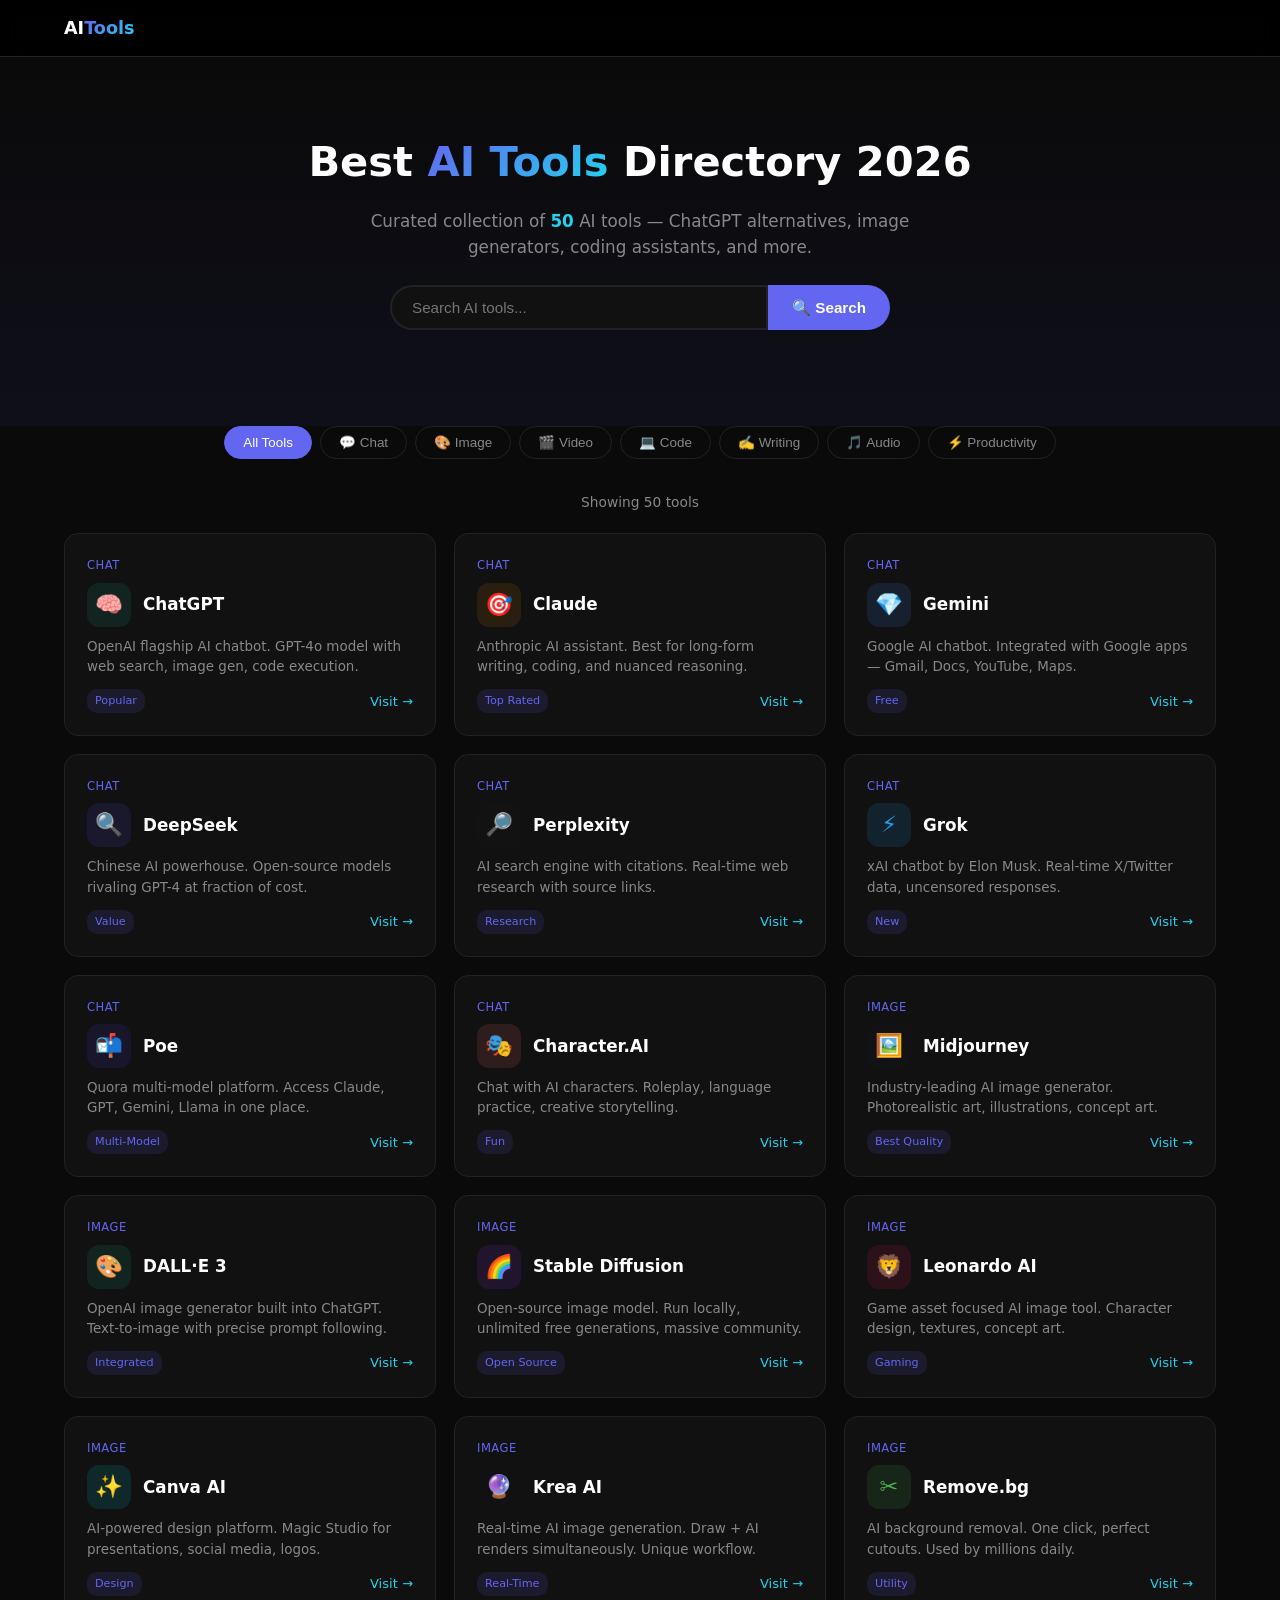
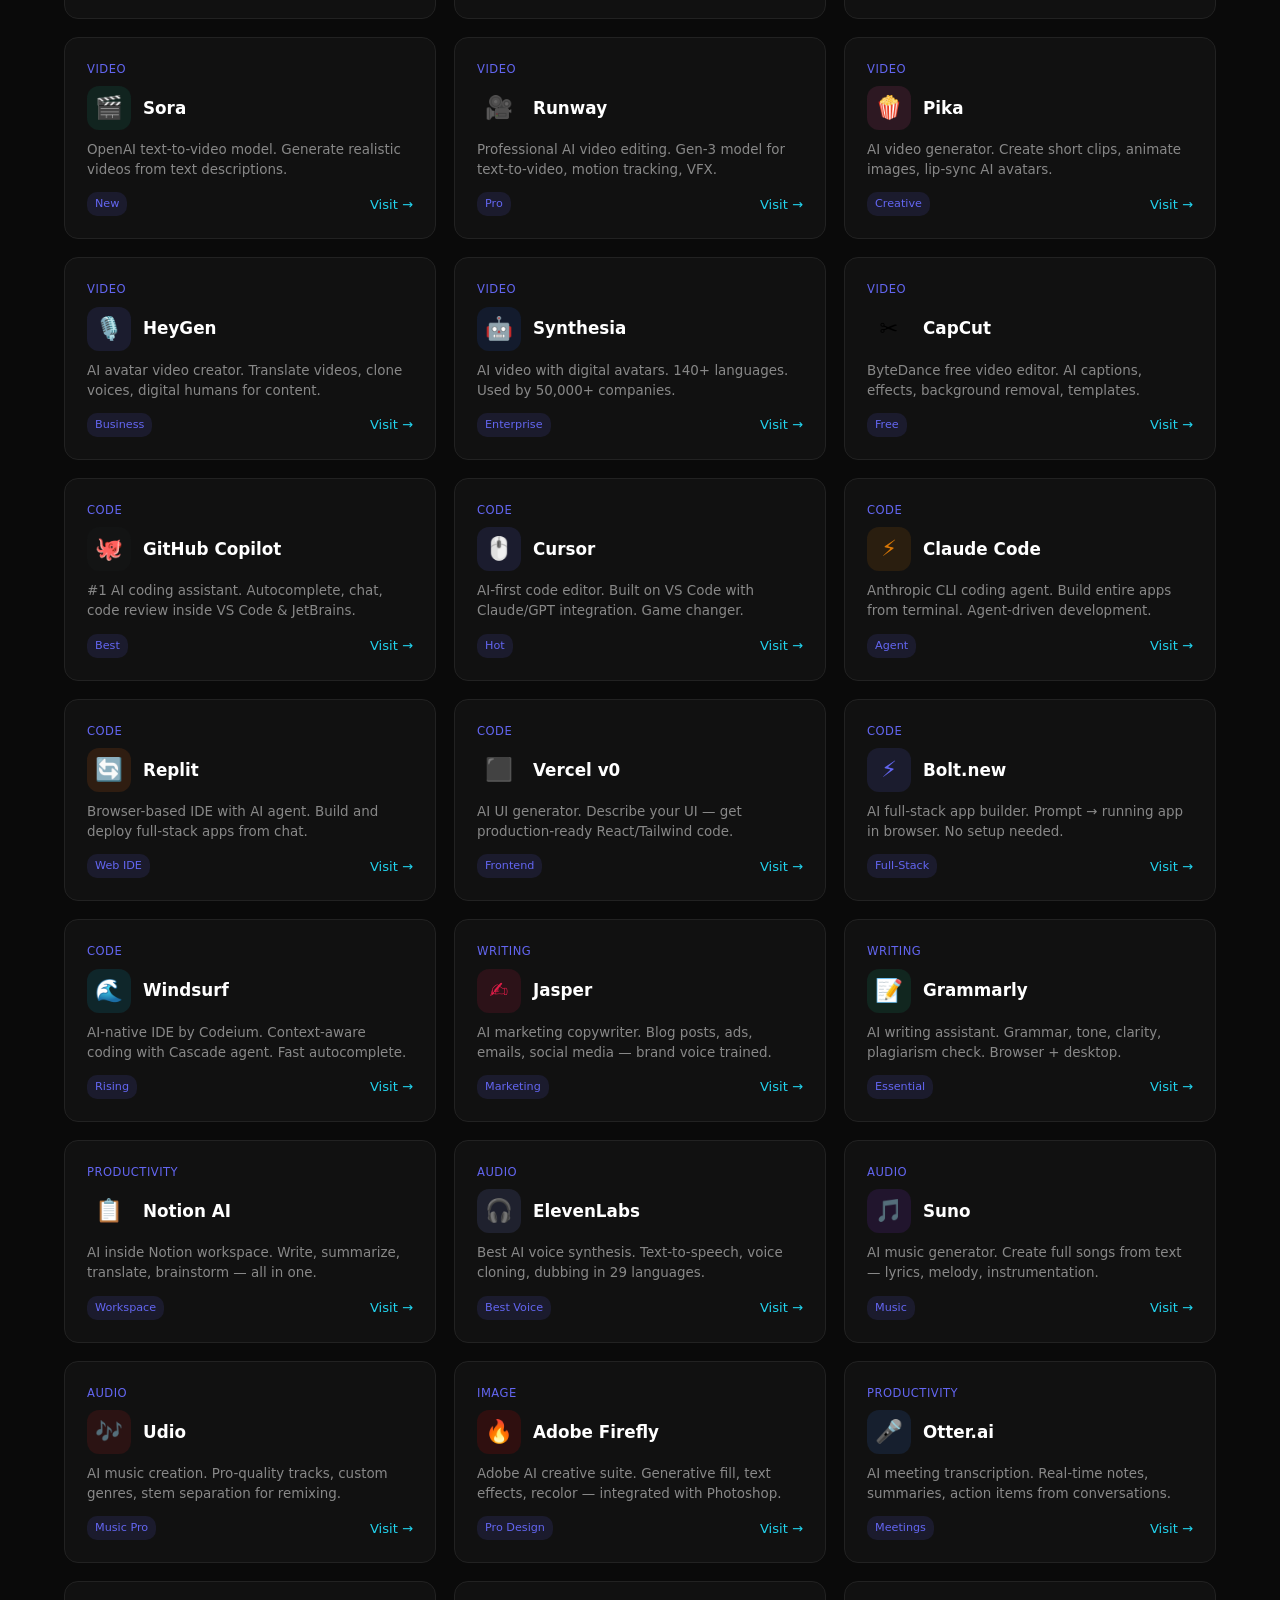
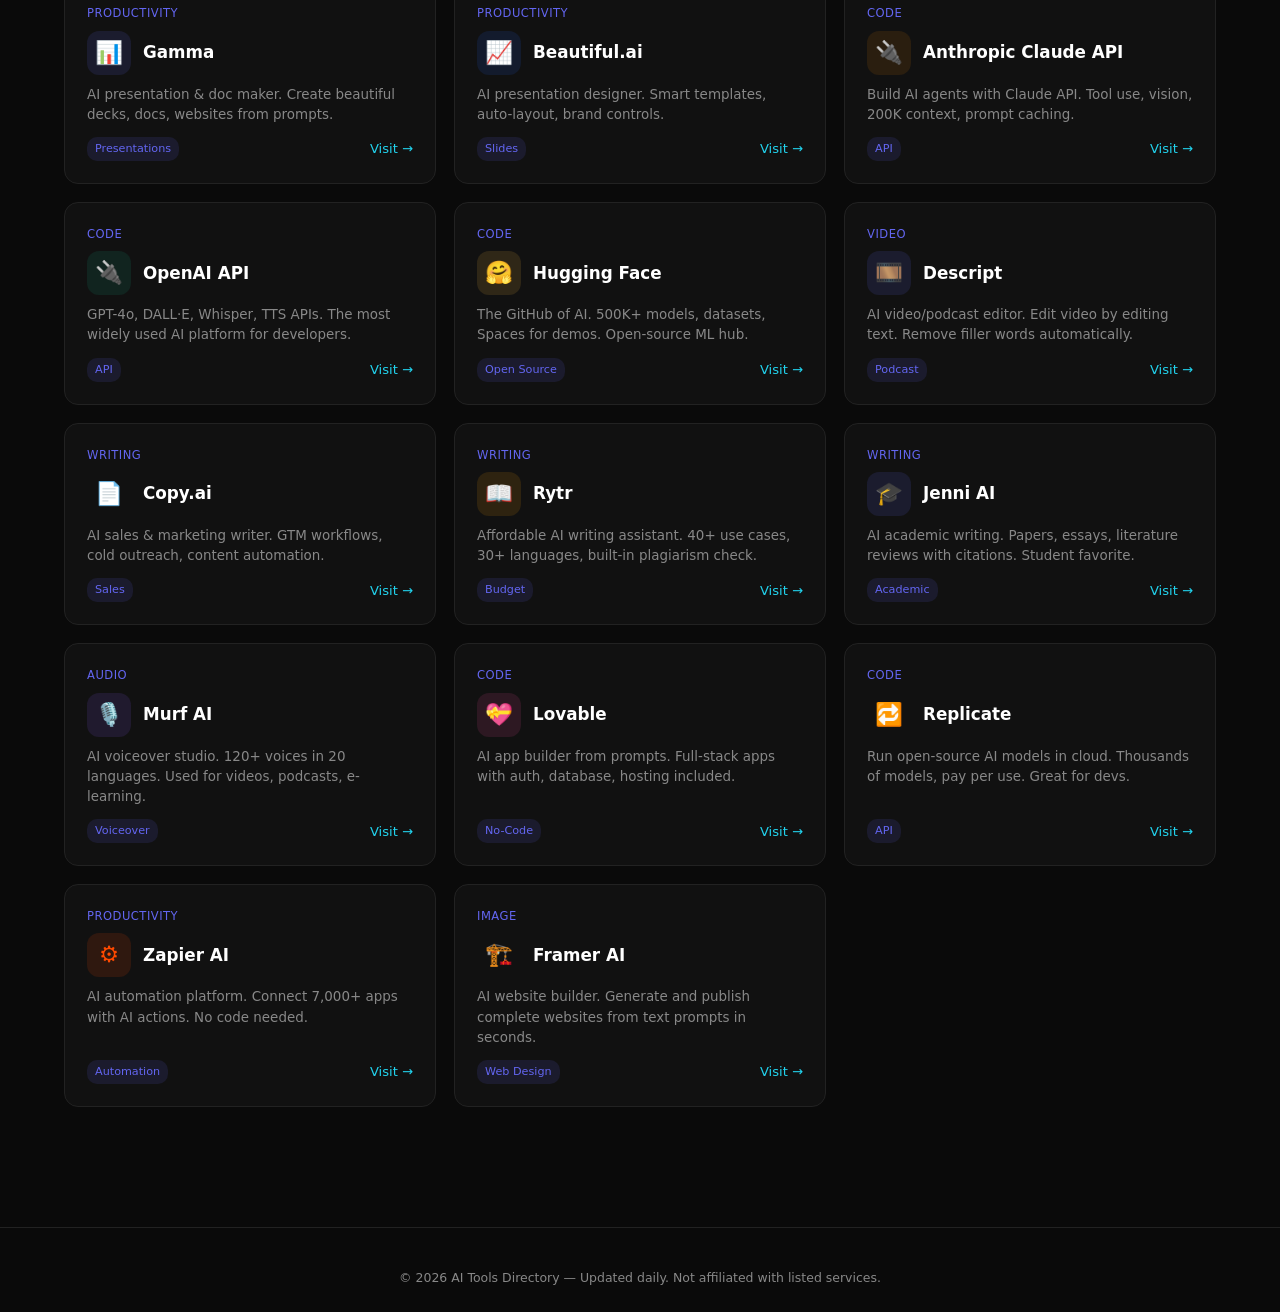
==== index.html @ 8c2b113e "AI Tools Directory MVP" ====
<!DOCTYPE html>
<html lang="en">
<head>
<meta charset="UTF-8">
<meta name="viewport" content="width=device-width,initial-scale=1.0">
<meta name="description" content="Best AI Tools Directory 2026 — Discover 50+ AI tools for chat, image generation, video, coding, writing, and more. Updated daily.">
<title>AI Tools Directory 2026 — Best AI Tools Curated</title>
<style>
:root{--bg:#0a0a0a;--card:#111;--accent:#6366f1;--accent2:#22d3ee;--text:#e5e5e5;--text2:#888;--border:#222;--font:system-ui,'PingFang SC',sans-serif}
*{box-sizing:border-box;margin:0;padding:0}
body{font-family:var(--font);background:var(--bg);color:var(--text);line-height:1.6}
a{text-decoration:none;color:inherit}
.container{max-width:1200px;margin:0 auto;padding:0 24px}

nav{position:sticky;top:0;z-index:100;background:rgba(0,0,0,.9);border-bottom:1px solid var(--border);backdrop-filter:blur(10px)}
nav .inner{max-width:1200px;margin:0 auto;padding:0 24px;display:flex;align-items:center;justify-content:space-between;height:56px}
nav .logo{font-weight:700;font-size:1.1rem;color:#fff}
nav .logo span{background:linear-gradient(135deg,var(--accent),var(--accent2));-webkit-background-clip:text;-webkit-text-fill-color:transparent}

.hero{padding:72px 24px 60px;text-align:center;background:linear-gradient(180deg,#0a0a0a 0%,#0f0f1a 100%)}
.hero h1{font-size:2.6rem;color:#fff;margin-bottom:12px}
.hero h1 span{background:linear-gradient(135deg,var(--accent),var(--accent2));-webkit-background-clip:text;-webkit-text-fill-color:transparent}
.hero p{color:var(--text2);font-size:1.05rem;max-width:550px;margin:0 auto 24px}
.hero .count{color:var(--accent2);font-weight:600}

.search-box{display:flex;max-width:500px;margin:0 auto 36px}
.search-box input{flex:1;padding:12px 20px;border:2px solid var(--border);border-radius:28px 0 0 28px;background:var(--card);color:#fff;font-size:.95rem;outline:none}
.search-box input:focus{border-color:var(--accent)}
.search-box button{padding:12px 24px;background:var(--accent);color:#fff;border:none;border-radius:0 28px 28px 0;font-size:.95rem;font-weight:600;cursor:pointer}

.filter-bar{display:flex;gap:8px;margin-bottom:32px;flex-wrap:wrap;justify-content:center}
.filter-btn{padding:8px 18px;border-radius:20px;border:1px solid var(--border);background:transparent;color:var(--text2);font-size:.84rem;cursor:pointer;transition:.2s}
.filter-btn:hover,.filter-btn.active{background:var(--accent);color:#fff;border-color:var(--accent)}

.tools-grid{display:grid;grid-template-columns:repeat(auto-fill,minmax(280px,1fr));gap:18px}
.tool-card{background:var(--card);border:1px solid var(--border);border-radius:14px;padding:22px;transition:.2s;display:flex;flex-direction:column}
.tool-card:hover{border-color:var(--accent);transform:translateY(-2px)}
.tool-card .header{display:flex;align-items:center;gap:12px;margin-bottom:10px}
.tool-card .icon{width:44px;height:44px;border-radius:12px;display:flex;align-items:center;justify-content:center;font-size:1.4rem;font-weight:700;flex-shrink:0}
.tool-card h3{font-size:1.05rem;color:#fff}
.tool-card .cat{font-size:.72rem;color:var(--accent);text-transform:uppercase;letter-spacing:.5px;margin-bottom:8px}
.tool-card p{color:var(--text2);font-size:.84rem;line-height:1.5;flex:1;margin-bottom:12px}
.tool-card .footer{display:flex;justify-content:space-between;align-items:center}
.tool-card .tag{font-size:.7rem;padding:3px 8px;border-radius:10px;background:rgba(99,102,241,.12);color:var(--accent)}
.tool-card .link{font-size:.82rem;color:var(--accent2);font-weight:500}
.tool-card .link:hover{text-decoration:underline}

.result-count{text-align:center;color:var(--text2);font-size:.86rem;margin-bottom:20px}

footer{text-align:center;padding:40px 24px 24px;color:var(--text2);font-size:.78rem;border-top:1px solid var(--border);margin-top:60px}
</style>
</head>
<body>

<nav><div class="inner"><div class="logo">AI<span>Tools</span></div></div></nav>

<section class="hero">
  <h1>Best <span>AI Tools</span> Directory 2026</h1>
  <p>Curated collection of <span class="count" id="toolCount">50</span> AI tools — ChatGPT alternatives, image generators, coding assistants, and more.</p>
  <div class="search-box">
    <input type="text" placeholder="Search AI tools..." id="searchInput">
    <button id="searchBtn">🔍 Search</button>
  </div>
</section>

<div class="container" style="padding-bottom:60px;">
  <div class="filter-bar" id="filterBar">
    <button class="filter-btn active" data-cat="all">All Tools</button>
    <button class="filter-btn" data-cat="Chat">💬 Chat</button>
    <button class="filter-btn" data-cat="Image">🎨 Image</button>
    <button class="filter-btn" data-cat="Video">🎬 Video</button>
    <button class="filter-btn" data-cat="Code">💻 Code</button>
    <button class="filter-btn" data-cat="Writing">✍️ Writing</button>
    <button class="filter-btn" data-cat="Audio">🎵 Audio</button>
    <button class="filter-btn" data-cat="Productivity">⚡ Productivity</button>
  </div>

  <div class="result-count" id="resultCount">Showing 50 tools</div>
  <div class="tools-grid" id="toolsGrid"></div>
</div>

<footer>
  <p>© 2026 AI Tools Directory — Updated daily. Not affiliated with listed services.</p>
</footer>

<script src="assets/js/tools.js"></script>
</body>
</html>
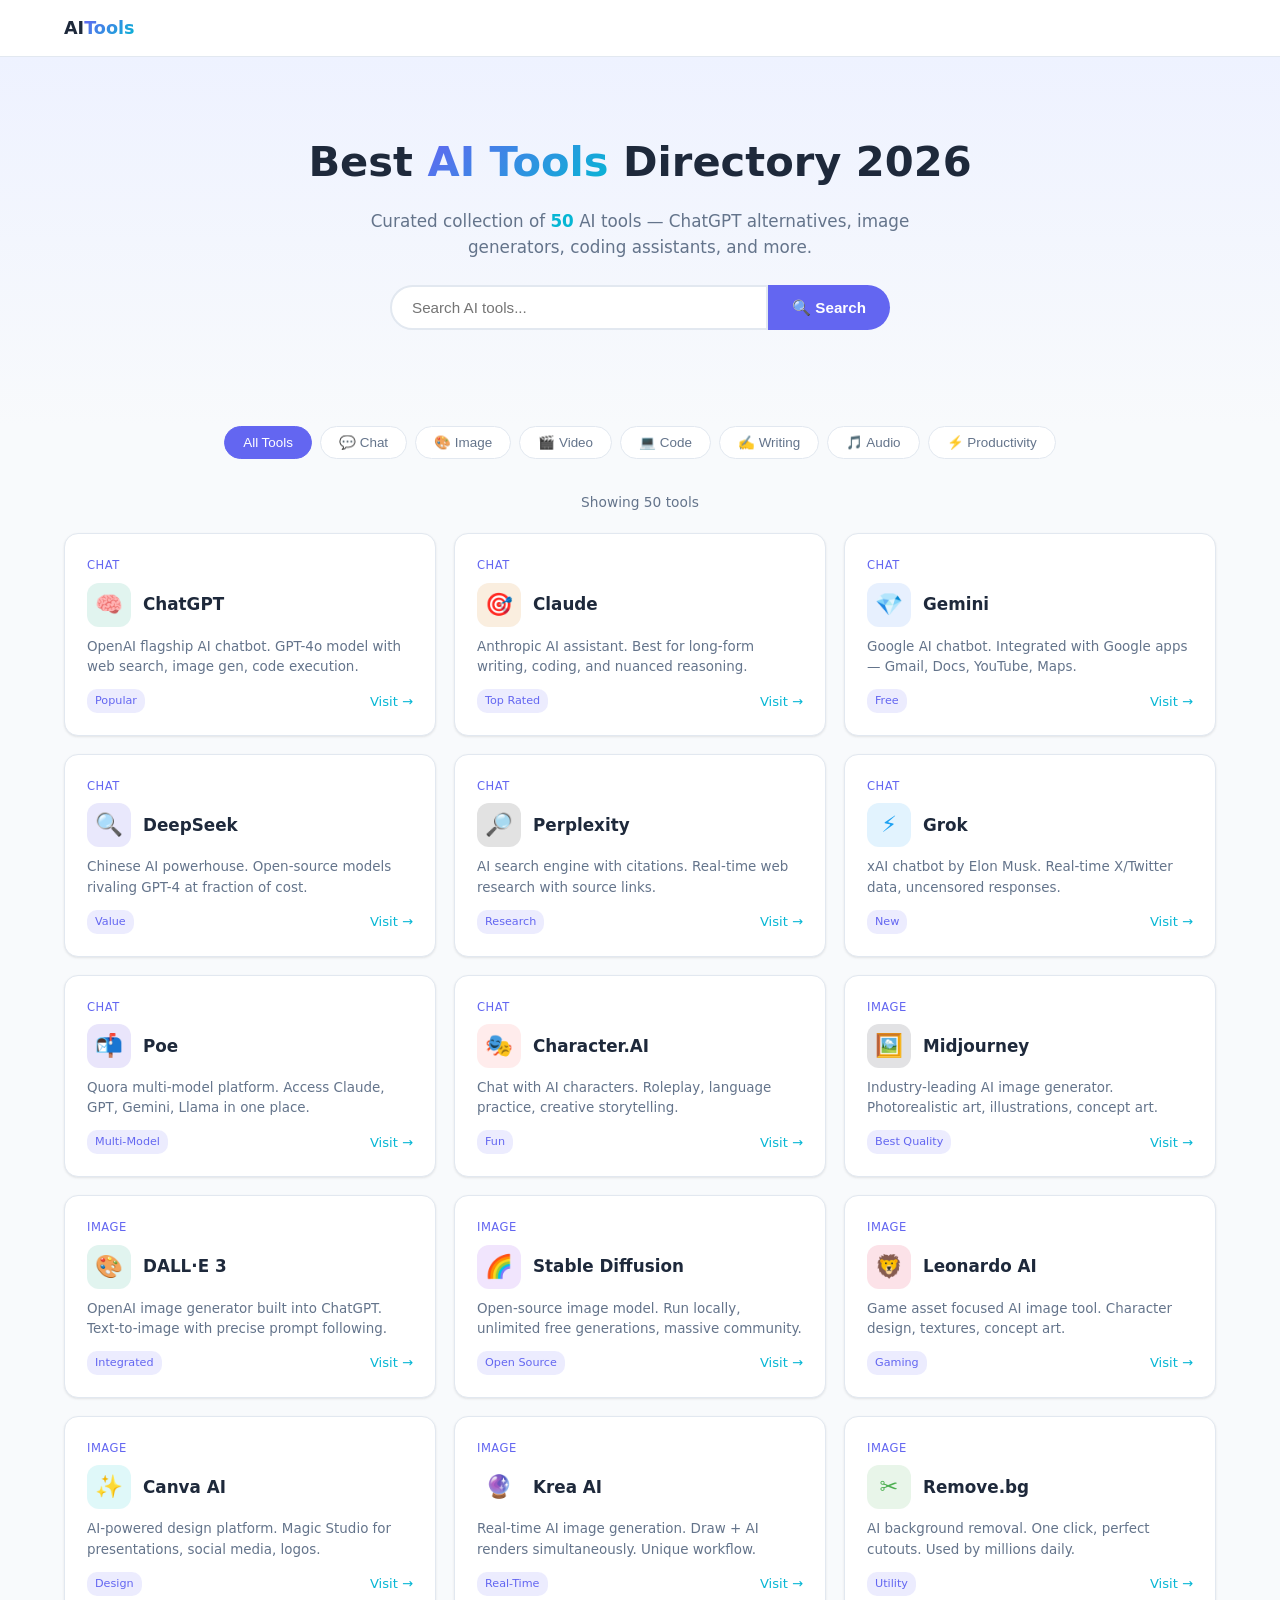
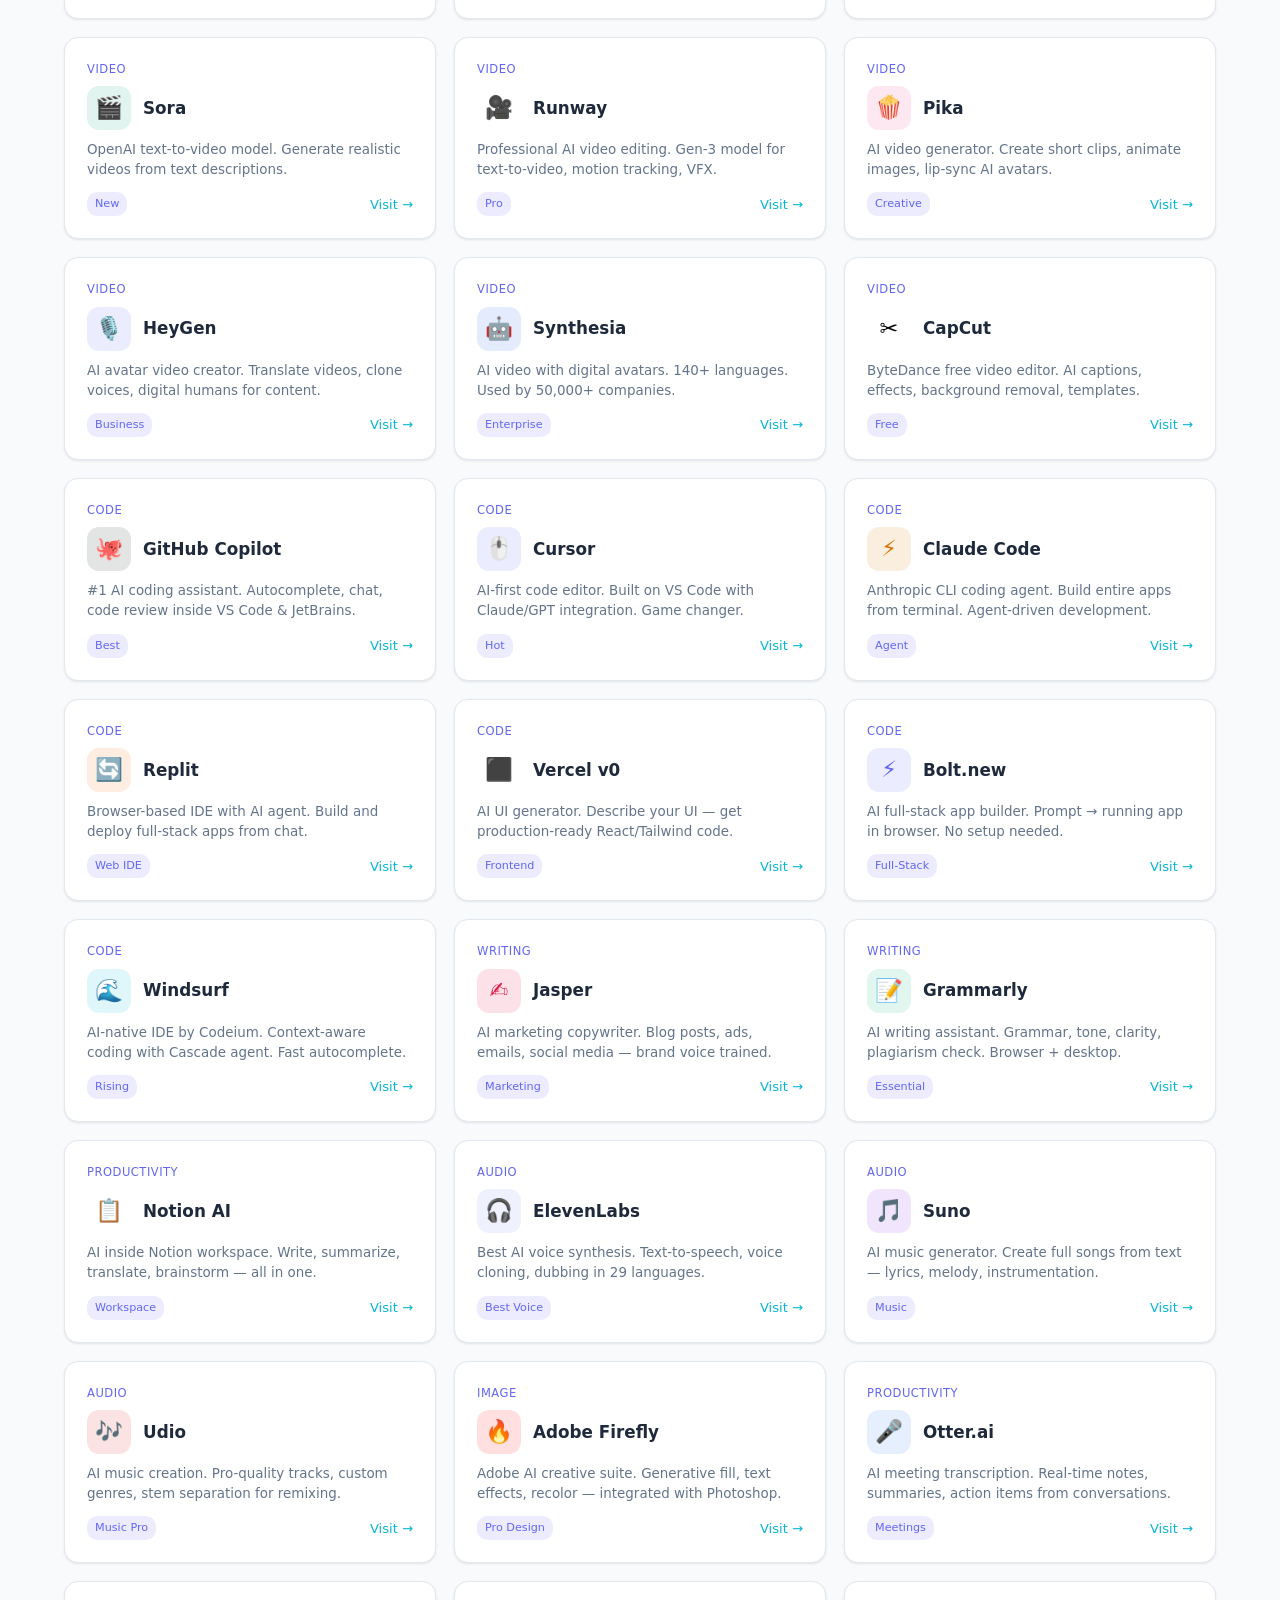
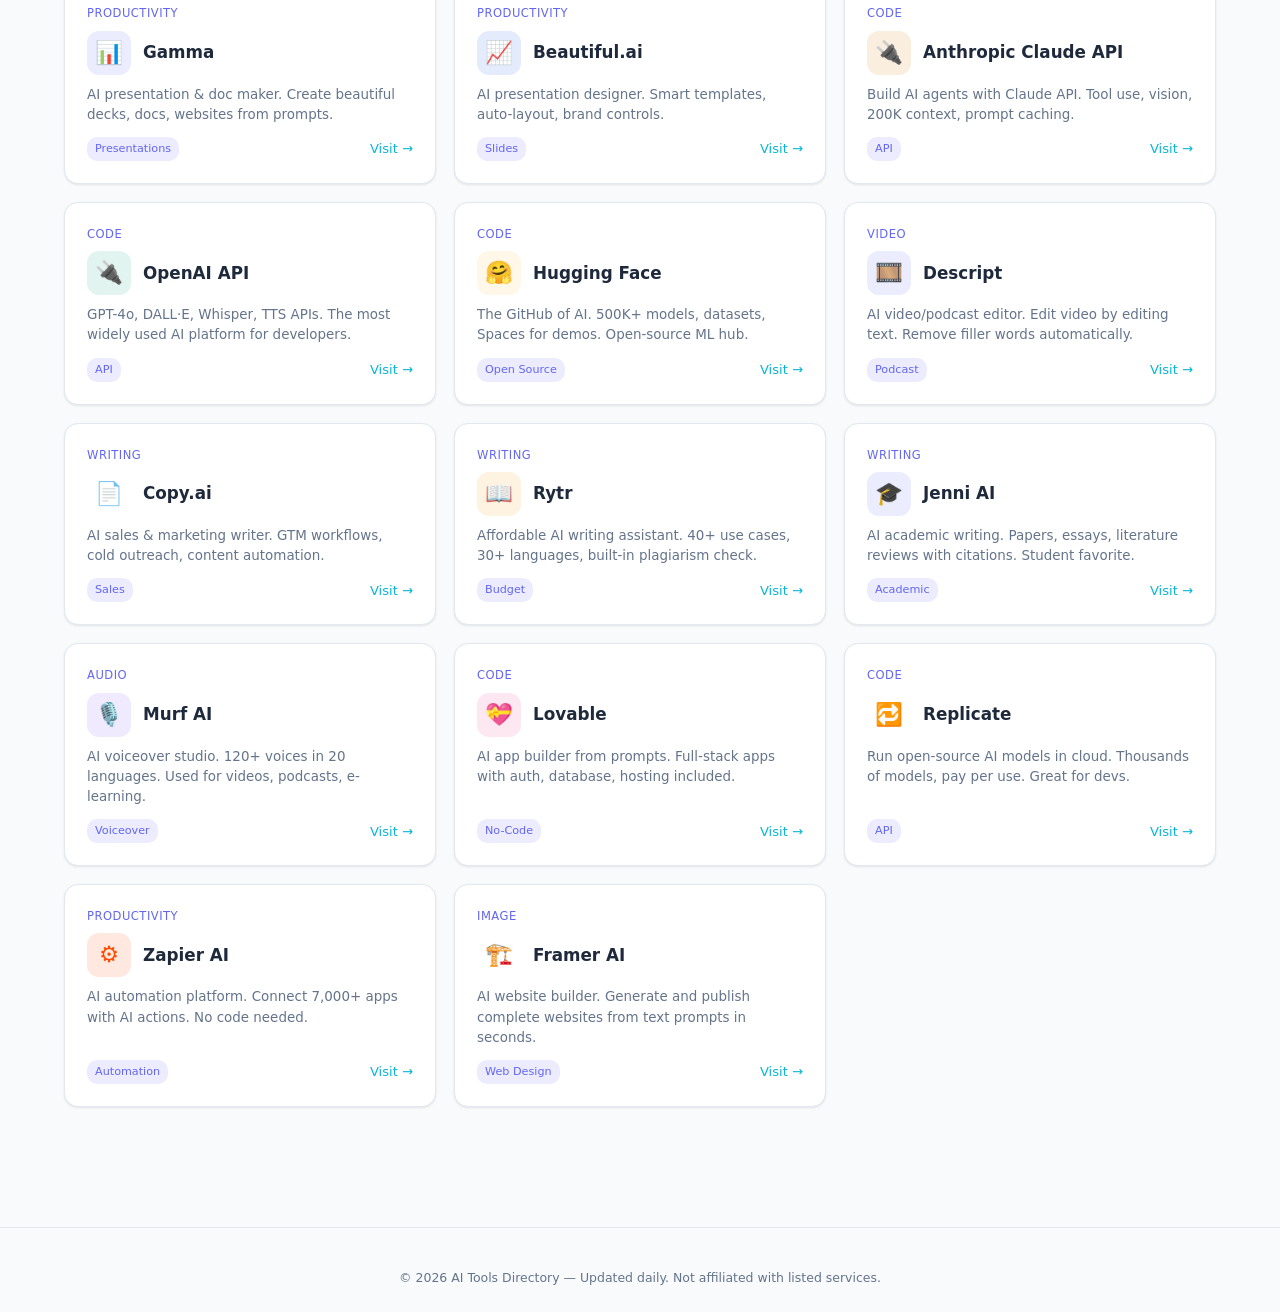
==== commit b1a04262: "Switch to light theme for differentiation" ====
--- a/index.html
+++ b/index.html
@@ -6,38 +6,38 @@
 <meta name="description" content="Best AI Tools Directory 2026 — Discover 50+ AI tools for chat, image generation, video, coding, writing, and more. Updated daily.">
 <title>AI Tools Directory 2026 — Best AI Tools Curated</title>
 <style>
-:root{--bg:#0a0a0a;--card:#111;--accent:#6366f1;--accent2:#22d3ee;--text:#e5e5e5;--text2:#888;--border:#222;--font:system-ui,'PingFang SC',sans-serif}
+:root{--bg:#f8fafc;--card:#fff;--accent:#6366f1;--accent2:#06b6d4;--text:#1e293b;--text2:#64748b;--border:#e2e8f0;--shadow:0 1px 3px rgba(0,0,0,.06),0 1px 2px rgba(0,0,0,.04);--font:system-ui,'PingFang SC',sans-serif}
 *{box-sizing:border-box;margin:0;padding:0}
 body{font-family:var(--font);background:var(--bg);color:var(--text);line-height:1.6}
 a{text-decoration:none;color:inherit}
 .container{max-width:1200px;margin:0 auto;padding:0 24px}
 
-nav{position:sticky;top:0;z-index:100;background:rgba(0,0,0,.9);border-bottom:1px solid var(--border);backdrop-filter:blur(10px)}
+nav{position:sticky;top:0;z-index:100;background:rgba(255,255,255,.95);border-bottom:1px solid var(--border);backdrop-filter:blur(10px)}
 nav .inner{max-width:1200px;margin:0 auto;padding:0 24px;display:flex;align-items:center;justify-content:space-between;height:56px}
-nav .logo{font-weight:700;font-size:1.1rem;color:#fff}
+nav .logo{font-weight:700;font-size:1.1rem;color:var(--text)}
 nav .logo span{background:linear-gradient(135deg,var(--accent),var(--accent2));-webkit-background-clip:text;-webkit-text-fill-color:transparent}
 
-.hero{padding:72px 24px 60px;text-align:center;background:linear-gradient(180deg,#0a0a0a 0%,#0f0f1a 100%)}
-.hero h1{font-size:2.6rem;color:#fff;margin-bottom:12px}
+.hero{padding:72px 24px 60px;text-align:center;background:linear-gradient(180deg,#eef2ff 0%,#f8fafc 100%)}
+.hero h1{font-size:2.6rem;color:var(--text);margin-bottom:12px}
 .hero h1 span{background:linear-gradient(135deg,var(--accent),var(--accent2));-webkit-background-clip:text;-webkit-text-fill-color:transparent}
 .hero p{color:var(--text2);font-size:1.05rem;max-width:550px;margin:0 auto 24px}
 .hero .count{color:var(--accent2);font-weight:600}
 
 .search-box{display:flex;max-width:500px;margin:0 auto 36px}
-.search-box input{flex:1;padding:12px 20px;border:2px solid var(--border);border-radius:28px 0 0 28px;background:var(--card);color:#fff;font-size:.95rem;outline:none}
+.search-box input{flex:1;padding:12px 20px;border:2px solid var(--border);border-radius:28px 0 0 28px;background:var(--card);color:var(--text);font-size:.95rem;outline:none}
 .search-box input:focus{border-color:var(--accent)}
 .search-box button{padding:12px 24px;background:var(--accent);color:#fff;border:none;border-radius:0 28px 28px 0;font-size:.95rem;font-weight:600;cursor:pointer}
 
 .filter-bar{display:flex;gap:8px;margin-bottom:32px;flex-wrap:wrap;justify-content:center}
-.filter-btn{padding:8px 18px;border-radius:20px;border:1px solid var(--border);background:transparent;color:var(--text2);font-size:.84rem;cursor:pointer;transition:.2s}
+.filter-btn{padding:8px 18px;border-radius:20px;border:1px solid var(--border);background:var(--card);color:var(--text2);font-size:.84rem;cursor:pointer;transition:.2s}
 .filter-btn:hover,.filter-btn.active{background:var(--accent);color:#fff;border-color:var(--accent)}
 
 .tools-grid{display:grid;grid-template-columns:repeat(auto-fill,minmax(280px,1fr));gap:18px}
-.tool-card{background:var(--card);border:1px solid var(--border);border-radius:14px;padding:22px;transition:.2s;display:flex;flex-direction:column}
-.tool-card:hover{border-color:var(--accent);transform:translateY(-2px)}
+.tool-card{background:var(--card);border:1px solid var(--border);border-radius:14px;padding:22px;transition:.2s;display:flex;flex-direction:column;box-shadow:var(--shadow)}
+.tool-card:hover{border-color:var(--accent);transform:translateY(-2px);box-shadow:0 4px 12px rgba(0,0,0,.1)}
 .tool-card .header{display:flex;align-items:center;gap:12px;margin-bottom:10px}
 .tool-card .icon{width:44px;height:44px;border-radius:12px;display:flex;align-items:center;justify-content:center;font-size:1.4rem;font-weight:700;flex-shrink:0}
-.tool-card h3{font-size:1.05rem;color:#fff}
+.tool-card h3{font-size:1.05rem;color:var(--text)}
 .tool-card .cat{font-size:.72rem;color:var(--accent);text-transform:uppercase;letter-spacing:.5px;margin-bottom:8px}
 .tool-card p{color:var(--text2);font-size:.84rem;line-height:1.5;flex:1;margin-bottom:12px}
 .tool-card .footer{display:flex;justify-content:space-between;align-items:center}
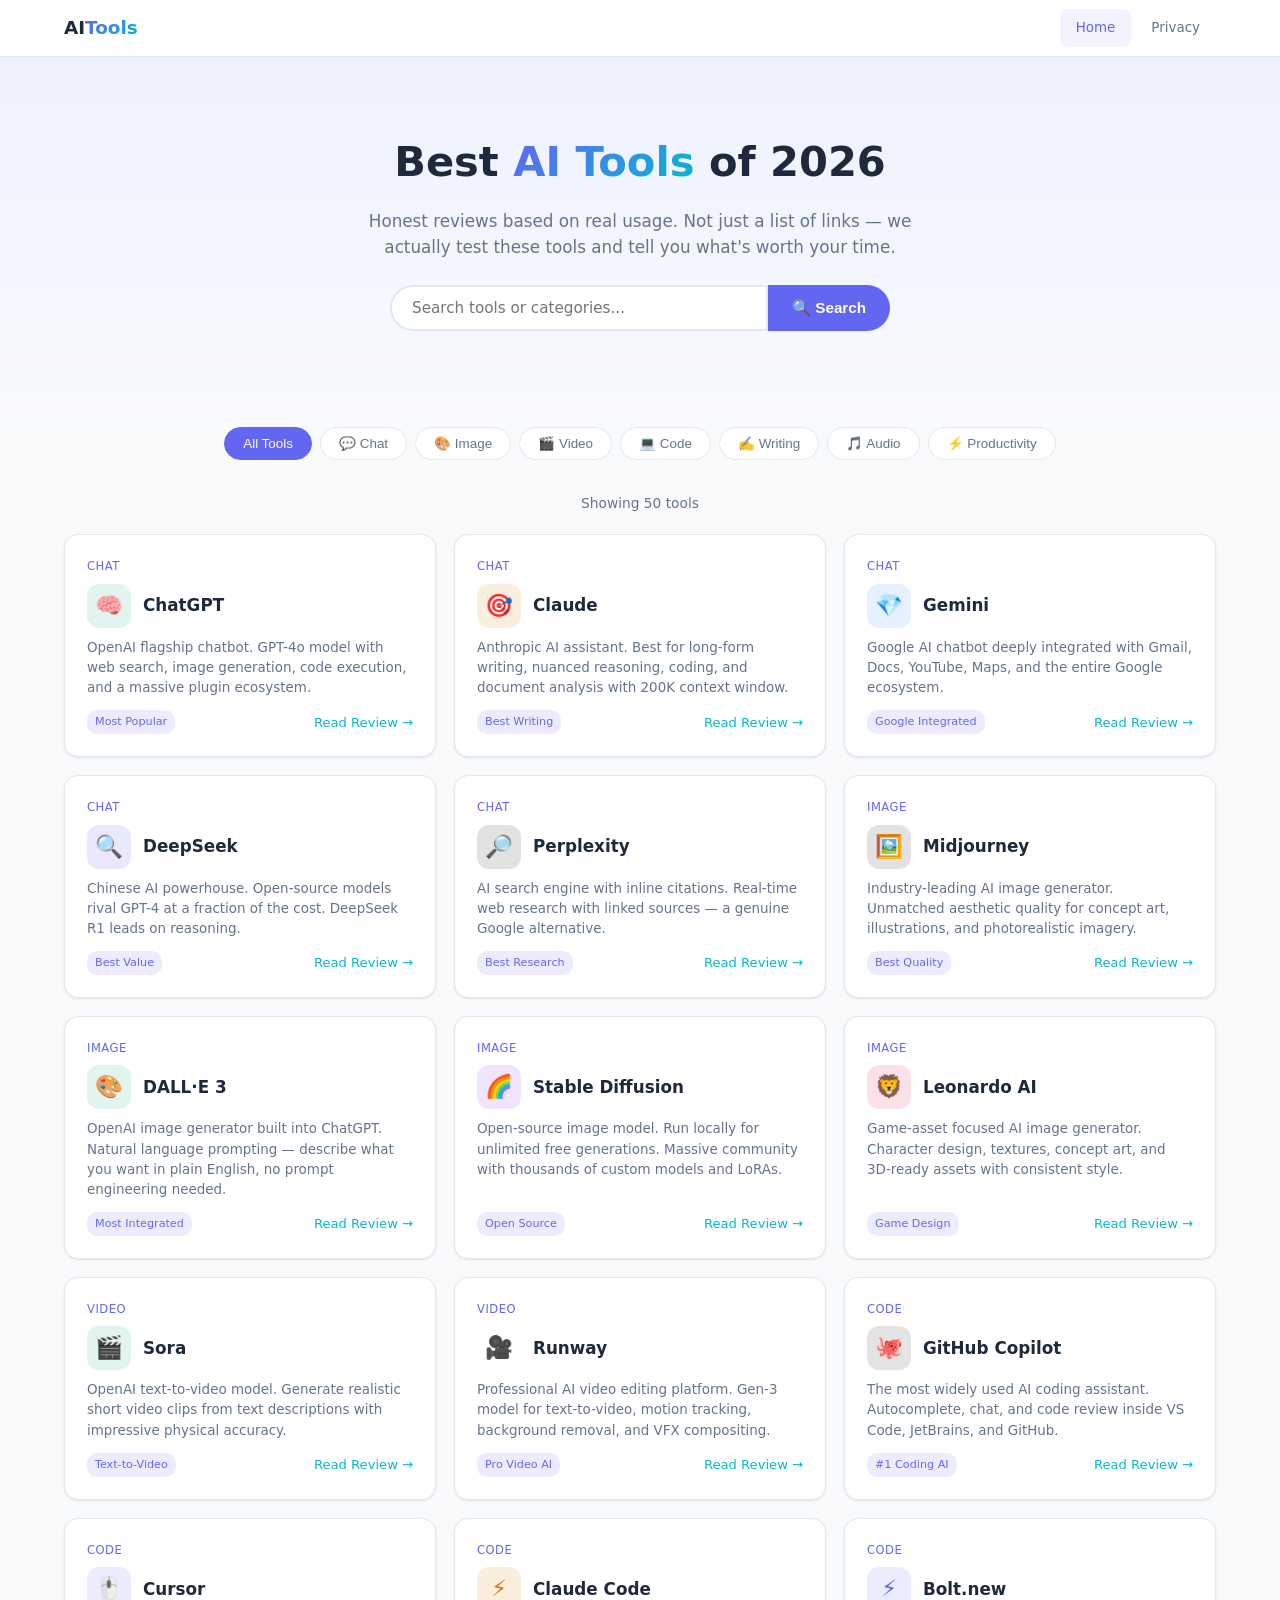
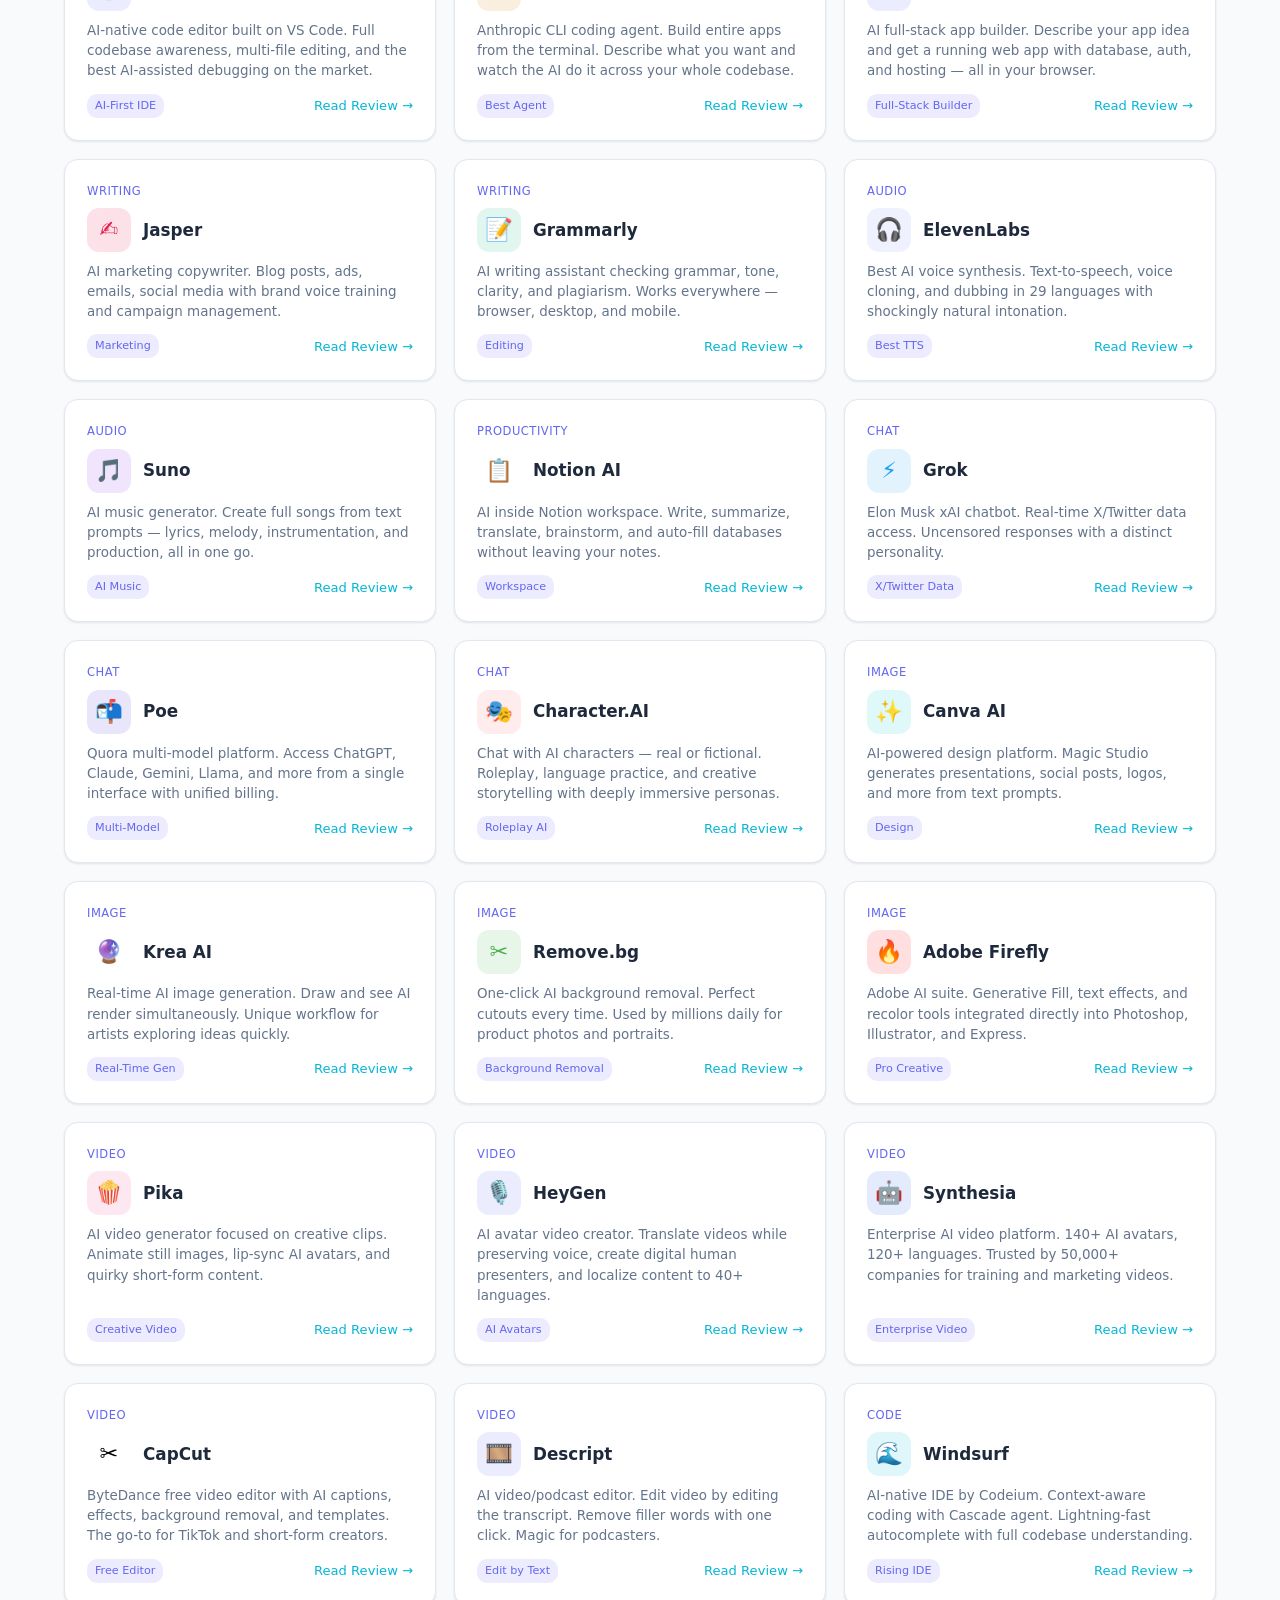
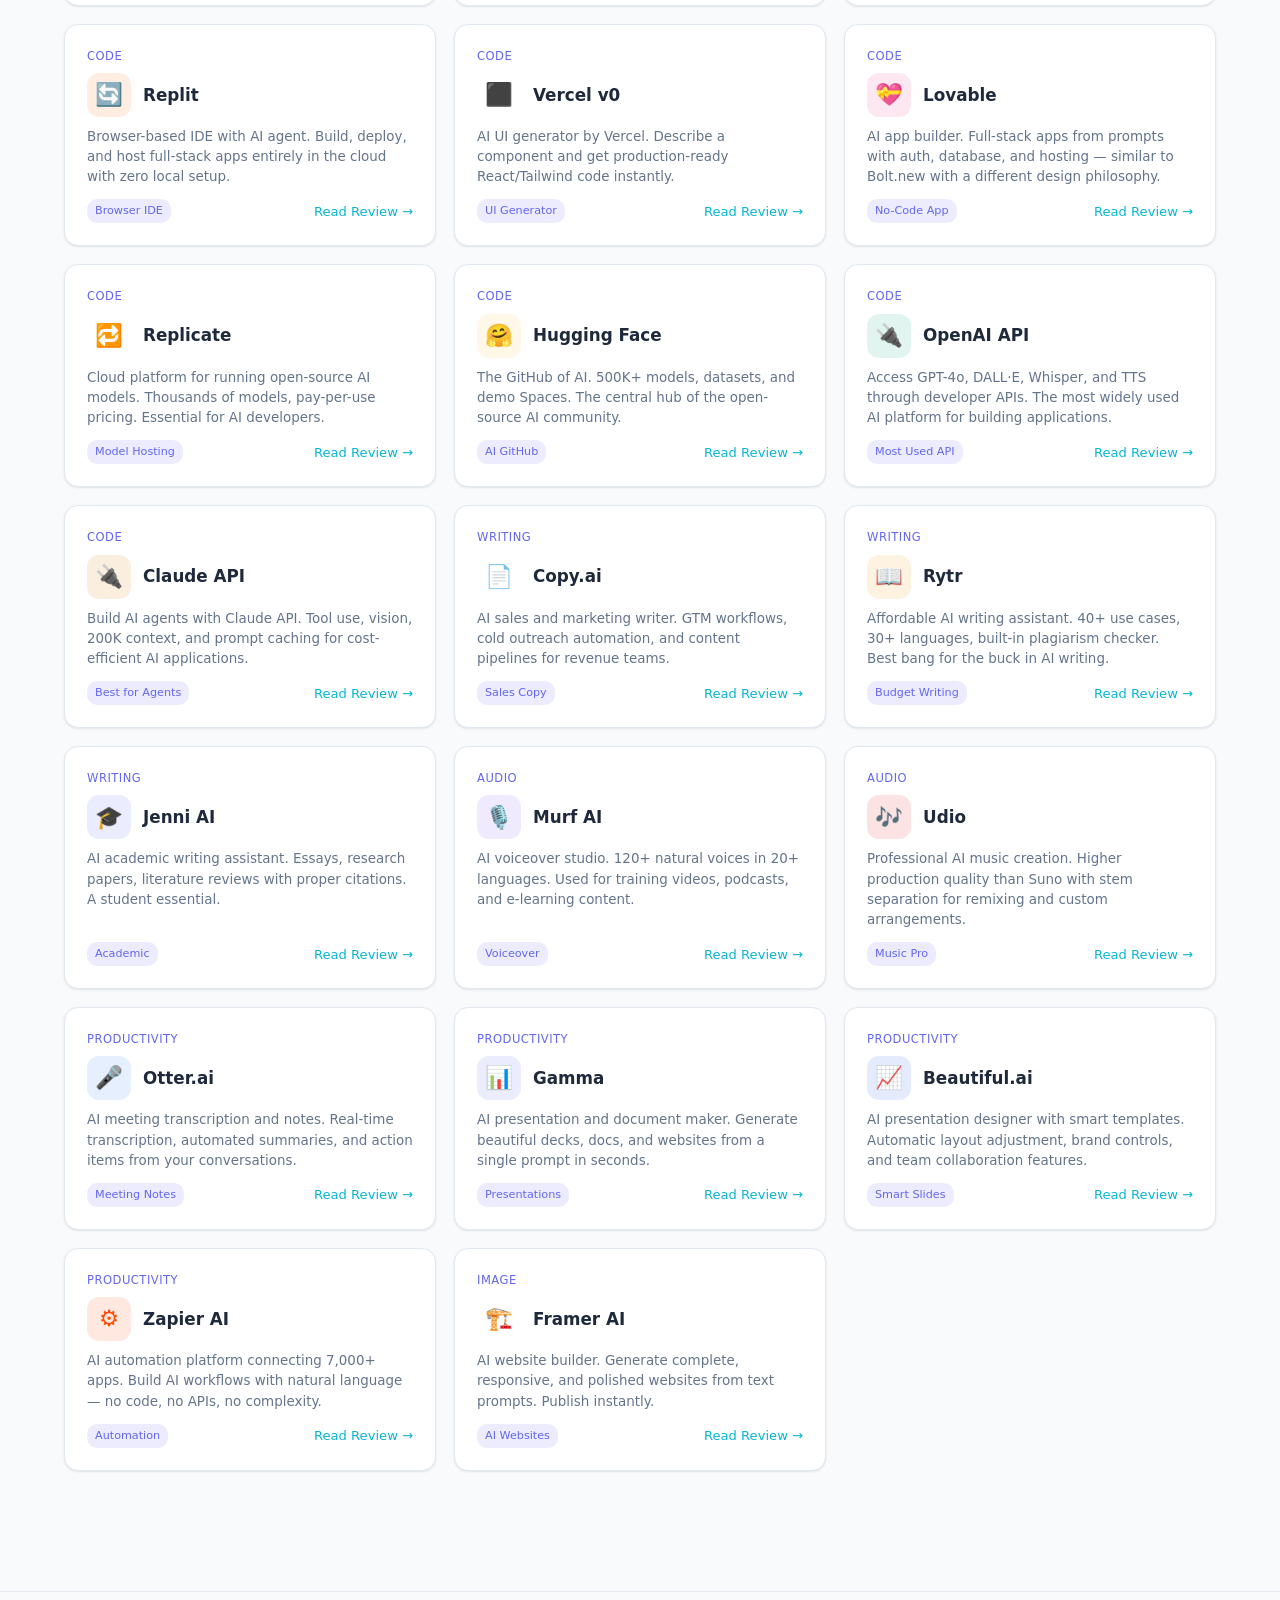
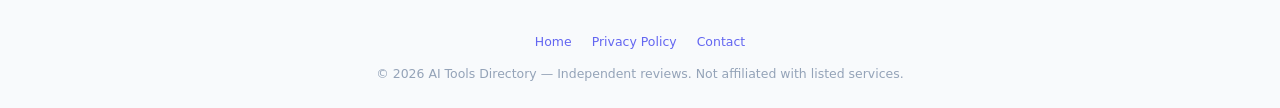
==== commit 93cb0a1e: "翻修：目录页→深度评测站" ====
--- a/index.html
+++ b/index.html
@@ -3,62 +3,30 @@
 <head>
 <meta charset="UTF-8">
 <meta name="viewport" content="width=device-width,initial-scale=1.0">
-<meta name="description" content="Best AI Tools Directory 2026 — Discover 50+ AI tools for chat, image generation, video, coding, writing, and more. Updated daily.">
-<title>AI Tools Directory 2026 — Best AI Tools Curated</title>
-<style>
-:root{--bg:#f8fafc;--card:#fff;--accent:#6366f1;--accent2:#06b6d4;--text:#1e293b;--text2:#64748b;--border:#e2e8f0;--shadow:0 1px 3px rgba(0,0,0,.06),0 1px 2px rgba(0,0,0,.04);--font:system-ui,'PingFang SC',sans-serif}
-*{box-sizing:border-box;margin:0;padding:0}
-body{font-family:var(--font);background:var(--bg);color:var(--text);line-height:1.6}
-a{text-decoration:none;color:inherit}
-.container{max-width:1200px;margin:0 auto;padding:0 24px}
-
-nav{position:sticky;top:0;z-index:100;background:rgba(255,255,255,.95);border-bottom:1px solid var(--border);backdrop-filter:blur(10px)}
-nav .inner{max-width:1200px;margin:0 auto;padding:0 24px;display:flex;align-items:center;justify-content:space-between;height:56px}
-nav .logo{font-weight:700;font-size:1.1rem;color:var(--text)}
-nav .logo span{background:linear-gradient(135deg,var(--accent),var(--accent2));-webkit-background-clip:text;-webkit-text-fill-color:transparent}
-
-.hero{padding:72px 24px 60px;text-align:center;background:linear-gradient(180deg,#eef2ff 0%,#f8fafc 100%)}
-.hero h1{font-size:2.6rem;color:var(--text);margin-bottom:12px}
-.hero h1 span{background:linear-gradient(135deg,var(--accent),var(--accent2));-webkit-background-clip:text;-webkit-text-fill-color:transparent}
-.hero p{color:var(--text2);font-size:1.05rem;max-width:550px;margin:0 auto 24px}
-.hero .count{color:var(--accent2);font-weight:600}
-
-.search-box{display:flex;max-width:500px;margin:0 auto 36px}
-.search-box input{flex:1;padding:12px 20px;border:2px solid var(--border);border-radius:28px 0 0 28px;background:var(--card);color:var(--text);font-size:.95rem;outline:none}
-.search-box input:focus{border-color:var(--accent)}
-.search-box button{padding:12px 24px;background:var(--accent);color:#fff;border:none;border-radius:0 28px 28px 0;font-size:.95rem;font-weight:600;cursor:pointer}
-
-.filter-bar{display:flex;gap:8px;margin-bottom:32px;flex-wrap:wrap;justify-content:center}
-.filter-btn{padding:8px 18px;border-radius:20px;border:1px solid var(--border);background:var(--card);color:var(--text2);font-size:.84rem;cursor:pointer;transition:.2s}
-.filter-btn:hover,.filter-btn.active{background:var(--accent);color:#fff;border-color:var(--accent)}
-
-.tools-grid{display:grid;grid-template-columns:repeat(auto-fill,minmax(280px,1fr));gap:18px}
-.tool-card{background:var(--card);border:1px solid var(--border);border-radius:14px;padding:22px;transition:.2s;display:flex;flex-direction:column;box-shadow:var(--shadow)}
-.tool-card:hover{border-color:var(--accent);transform:translateY(-2px);box-shadow:0 4px 12px rgba(0,0,0,.1)}
-.tool-card .header{display:flex;align-items:center;gap:12px;margin-bottom:10px}
-.tool-card .icon{width:44px;height:44px;border-radius:12px;display:flex;align-items:center;justify-content:center;font-size:1.4rem;font-weight:700;flex-shrink:0}
-.tool-card h3{font-size:1.05rem;color:var(--text)}
-.tool-card .cat{font-size:.72rem;color:var(--accent);text-transform:uppercase;letter-spacing:.5px;margin-bottom:8px}
-.tool-card p{color:var(--text2);font-size:.84rem;line-height:1.5;flex:1;margin-bottom:12px}
-.tool-card .footer{display:flex;justify-content:space-between;align-items:center}
-.tool-card .tag{font-size:.7rem;padding:3px 8px;border-radius:10px;background:rgba(99,102,241,.12);color:var(--accent)}
-.tool-card .link{font-size:.82rem;color:var(--accent2);font-weight:500}
-.tool-card .link:hover{text-decoration:underline}
-
-.result-count{text-align:center;color:var(--text2);font-size:.86rem;margin-bottom:20px}
-
-footer{text-align:center;padding:40px 24px 24px;color:var(--text2);font-size:.78rem;border-top:1px solid var(--border);margin-top:60px}
-</style>
+<meta name="description" content="Best AI Tools 2026 — In-depth reviews, honest ratings, and side-by-side comparisons of 50+ AI tools for chat, image generation, coding, writing, and more.">
+<title>AI Tools Directory 2026 — Honest Reviews & Comparisons</title>
+<link rel="stylesheet" href="assets/css/style.css">
+<script async src="https://pagead2.googlesyndication.com/pagead/js/adsbygoogle.js?client=ca-pub-1129352689006503" crossorigin="anonymous"></script>
+<script async src="https://www.googletagmanager.com/gtag/js?id=G-TZRYH0QVHM"></script>
+<script>window.dataLayer=window.dataLayer||[];function gtag(){dataLayer.push(arguments);}gtag('js',new Date());gtag('config','G-TZRYH0QVHM');</script>
 </head>
 <body>
 
-<nav><div class="inner"><div class="logo">AI<span>Tools</span></div></div></nav>
+<nav>
+  <div class="inner">
+    <a href="index.html" class="logo">AI<span>Tools</span></a>
+    <div class="nav-links">
+      <a href="index.html" class="active">Home</a>
+      <a href="privacy.html">Privacy</a>
+    </div>
+  </div>
+</nav>
 
 <section class="hero">
-  <h1>Best <span>AI Tools</span> Directory 2026</h1>
-  <p>Curated collection of <span class="count" id="toolCount">50</span> AI tools — ChatGPT alternatives, image generators, coding assistants, and more.</p>
+  <h1>Best <span>AI Tools</span> of 2026</h1>
+  <p>Honest reviews based on real usage. Not just a list of links — we actually test these tools and tell you what's worth your time.</p>
   <div class="search-box">
-    <input type="text" placeholder="Search AI tools..." id="searchInput">
+    <input type="text" placeholder="Search tools or categories..." id="searchInput">
     <button id="searchBtn">🔍 Search</button>
   </div>
 </section>
@@ -80,7 +48,12 @@
 </div>
 
 <footer>
-  <p>© 2026 AI Tools Directory — Updated daily. Not affiliated with listed services.</p>
+  <div class="footer-links">
+    <a href="index.html">Home</a>
+    <a href="privacy.html">Privacy Policy</a>
+    <a href="mailto:rocoglobal@outlook.com">Contact</a>
+  </div>
+  <p>© 2026 AI Tools Directory — Independent reviews. Not affiliated with listed services.</p>
 </footer>
 
 <script src="assets/js/tools.js"></script>
--- a/assets/css/style.css
+++ b/assets/css/style.css
@@ -0,0 +1,112 @@
+/* AI Tools Directory — Modern Light Theme */
+:root {
+  --bg:#f8fafc; --card:#fff; --accent:#6366f1; --accent2:#06b6d4;
+  --text:#1e293b; --text2:#64748b; --text3:#94a3b8;
+  --border:#e2e8f0; --shadow:0 1px 3px rgba(0,0,0,.06),0 1px 2px rgba(0,0,0,.04);
+  --shadow-lg:0 12px 40px rgba(0,0,0,.1);
+  --radius:14px; --radius-sm:8px;
+  --font:system-ui,'PingFang SC','Microsoft YaHei',sans-serif;
+  --mono:'SF Mono','Cascadia Code',monospace;
+}
+*,*::before,*::after{box-sizing:border-box;margin:0;padding:0}
+html{scroll-behavior:smooth}
+body{font-family:var(--font);background:var(--bg);color:var(--text);line-height:1.6;-webkit-font-smoothing:antialiased}
+a{text-decoration:none;color:inherit}
+img{max-width:100%}
+.container{max-width:1200px;margin:0 auto;padding:0 24px}
+.section{padding:52px 0}
+
+/* Nav */
+nav{position:sticky;top:0;z-index:100;background:rgba(255,255,255,.95);border-bottom:1px solid var(--border);backdrop-filter:blur(10px)}
+nav .inner{max-width:1200px;margin:0 auto;padding:0 24px;display:flex;align-items:center;justify-content:space-between;height:56px}
+nav .logo{font-weight:700;font-size:1.15rem;color:var(--text)}
+nav .logo span{background:linear-gradient(135deg,var(--accent),var(--accent2));-webkit-background-clip:text;-webkit-text-fill-color:transparent}
+nav .nav-links{display:flex;gap:4px}
+nav .nav-links a{padding:8px 16px;font-size:.84rem;color:var(--text2);border-radius:8px;transition:.15s}
+nav .nav-links a:hover,nav .nav-links a.active{background:rgba(99,102,241,.08);color:var(--accent)}
+
+/* Hero */
+.hero{padding:72px 24px 60px;text-align:center;background:linear-gradient(180deg,#eef2ff 0%,#f8fafc 100%)}
+.hero h1{font-size:2.6rem;color:var(--text);margin-bottom:12px}
+.hero h1 span{background:linear-gradient(135deg,var(--accent),var(--accent2));-webkit-background-clip:text;-webkit-text-fill-color:transparent}
+.hero p{color:var(--text2);font-size:1.05rem;max-width:550px;margin:0 auto 24px}
+.hero .count{color:var(--accent2);font-weight:600}
+
+/* Search & Filter */
+.search-box{display:flex;max-width:500px;margin:0 auto 36px}
+.search-box input{flex:1;padding:12px 20px;border:2px solid var(--border);border-radius:28px 0 0 28px;background:var(--card);color:var(--text);font-size:.95rem;outline:none;font-family:var(--font)}
+.search-box input:focus{border-color:var(--accent)}
+.search-box button{padding:12px 24px;background:var(--accent);color:#fff;border:none;border-radius:0 28px 28px 0;font-size:.95rem;font-weight:600;cursor:pointer}
+.filter-bar{display:flex;gap:8px;margin-bottom:32px;flex-wrap:wrap;justify-content:center}
+.filter-btn{padding:8px 18px;border-radius:20px;border:1px solid var(--border);background:var(--card);color:var(--text2);font-size:.84rem;cursor:pointer;transition:.2s}
+.filter-btn:hover,.filter-btn.active{background:var(--accent);color:#fff;border-color:var(--accent)}
+
+/* Tool Cards */
+.tools-grid{display:grid;grid-template-columns:repeat(auto-fill,minmax(280px,1fr));gap:18px}
+.tool-card{background:var(--card);border:1px solid var(--border);border-radius:var(--radius);padding:22px;transition:.2s;display:flex;flex-direction:column;box-shadow:var(--shadow);cursor:pointer}
+.tool-card:hover{border-color:var(--accent);transform:translateY(-2px);box-shadow:0 4px 12px rgba(0,0,0,.1)}
+.tool-card .header{display:flex;align-items:center;gap:12px;margin-bottom:10px}
+.tool-card .icon{width:44px;height:44px;border-radius:12px;display:flex;align-items:center;justify-content:center;font-size:1.4rem;font-weight:700;flex-shrink:0}
+.tool-card h3{font-size:1.05rem;color:var(--text)}
+.tool-card .cat{font-size:.72rem;color:var(--accent);text-transform:uppercase;letter-spacing:.5px;margin-bottom:8px}
+.tool-card p{color:var(--text2);font-size:.84rem;line-height:1.5;flex:1;margin-bottom:12px}
+.tool-card .footer{display:flex;justify-content:space-between;align-items:center}
+.tool-card .tag{font-size:.7rem;padding:3px 8px;border-radius:10px;background:rgba(99,102,241,.12);color:var(--accent)}
+.tool-card .review-link{font-size:.82rem;color:var(--accent2);font-weight:500}
+.tool-card .review-link:hover{text-decoration:underline}
+.result-count{text-align:center;color:var(--text2);font-size:.86rem;margin-bottom:20px}
+
+/* Button */
+.btn{display:inline-flex;align-items:center;gap:8px;padding:10px 22px;border-radius:24px;font-size:.9rem;font-weight:600;transition:.2s;cursor:pointer}
+.btn-primary{background:var(--accent);color:#fff}
+.btn-primary:hover{transform:translateY(-1px);box-shadow:0 4px 16px rgba(99,102,241,.3)}
+.btn-outline{background:transparent;color:var(--accent);border:1px solid var(--border)}
+.btn-outline:hover{border-color:var(--accent);background:rgba(99,102,241,.04)}
+
+/* Breadcrumb */
+.breadcrumb{font-size:.82rem;color:var(--text3);margin-bottom:6px}
+.breadcrumb a{color:var(--accent)}
+.breadcrumb a:hover{text-decoration:underline}
+
+/* Tool Detail Page */
+.detail-header{text-align:center;padding:48px 24px 36px;background:linear-gradient(180deg,#eef2ff 0%,#fff 100%);border-bottom:1px solid var(--border)}
+.detail-header .tool-icon{font-size:4rem;margin-bottom:14px}
+.detail-header h1{font-size:2rem;margin-bottom:8px}
+.detail-header .tag-row{display:flex;gap:8px;justify-content:center;flex-wrap:wrap;margin-top:10px}
+.tag-pill{padding:5px 14px;border-radius:14px;font-size:.78rem;font-weight:500}
+.tag-cat{background:rgba(99,102,241,.12);color:var(--accent)}
+.tag-price{background:rgba(6,182,212,.12);color:var(--accent2)}
+
+.detail-body{max-width:780px;margin:0 auto;padding:40px 24px}
+.detail-body h2{font-size:1.3rem;color:var(--text);margin:32px 0 10px;padding-bottom:8px;border-bottom:2px solid var(--border)}
+.detail-body h3{font-size:1rem;color:var(--accent);margin:20px 0 8px}
+.detail-body p{color:var(--text2);margin-bottom:14px;line-height:1.75}
+.detail-body ul,.detail-body ol{margin:8px 0 8px 20px;color:var(--text2)}
+.detail-body li{margin-bottom:6px;line-height:1.6}
+.detail-body blockquote{border-left:3px solid var(--accent);background:rgba(99,102,241,.04);padding:14px 18px;margin:18px 0;border-radius:0 var(--radius-sm) var(--radius-sm) 0}
+.detail-body table{width:100%;border-collapse:collapse;font-size:.86rem;margin:16px 0;border:1px solid var(--border);border-radius:var(--radius-sm);overflow:hidden}
+.detail-body th{background:var(--accent);color:#fff;padding:9px 12px;text-align:left;font-size:.8rem;text-transform:uppercase;letter-spacing:.5px}
+.detail-body td{padding:9px 12px;border-bottom:1px solid var(--border)}
+.detail-body tr:nth-child(even) td{background:rgba(99,102,241,.02)}
+
+/* Card link area */
+.tool-card .card-link-area{flex:1;display:flex;flex-direction:column}
+
+/* Related tools */
+.related-grid{display:grid;grid-template-columns:repeat(auto-fill,minmax(240px,1fr));gap:14px;margin-top:16px}
+
+/* Footer */
+footer{text-align:center;padding:40px 24px 24px;color:var(--text3);font-size:.78rem;border-top:1px solid var(--border);margin-top:60px}
+footer a{color:var(--accent)}
+footer a:hover{text-decoration:underline}
+.footer-links{display:flex;gap:20px;justify-content:center;margin-bottom:12px;flex-wrap:wrap}
+
+/* Responsive */
+@media(max-width:768px){
+  .hero h1{font-size:1.8rem}
+  .hero p{font-size:.95rem}
+  .tools-grid{grid-template-columns:1fr}
+  nav .nav-links a{padding:6px 10px;font-size:.78rem}
+  .detail-body{padding:28px 16px}
+}
+.hidden{display:none!important}
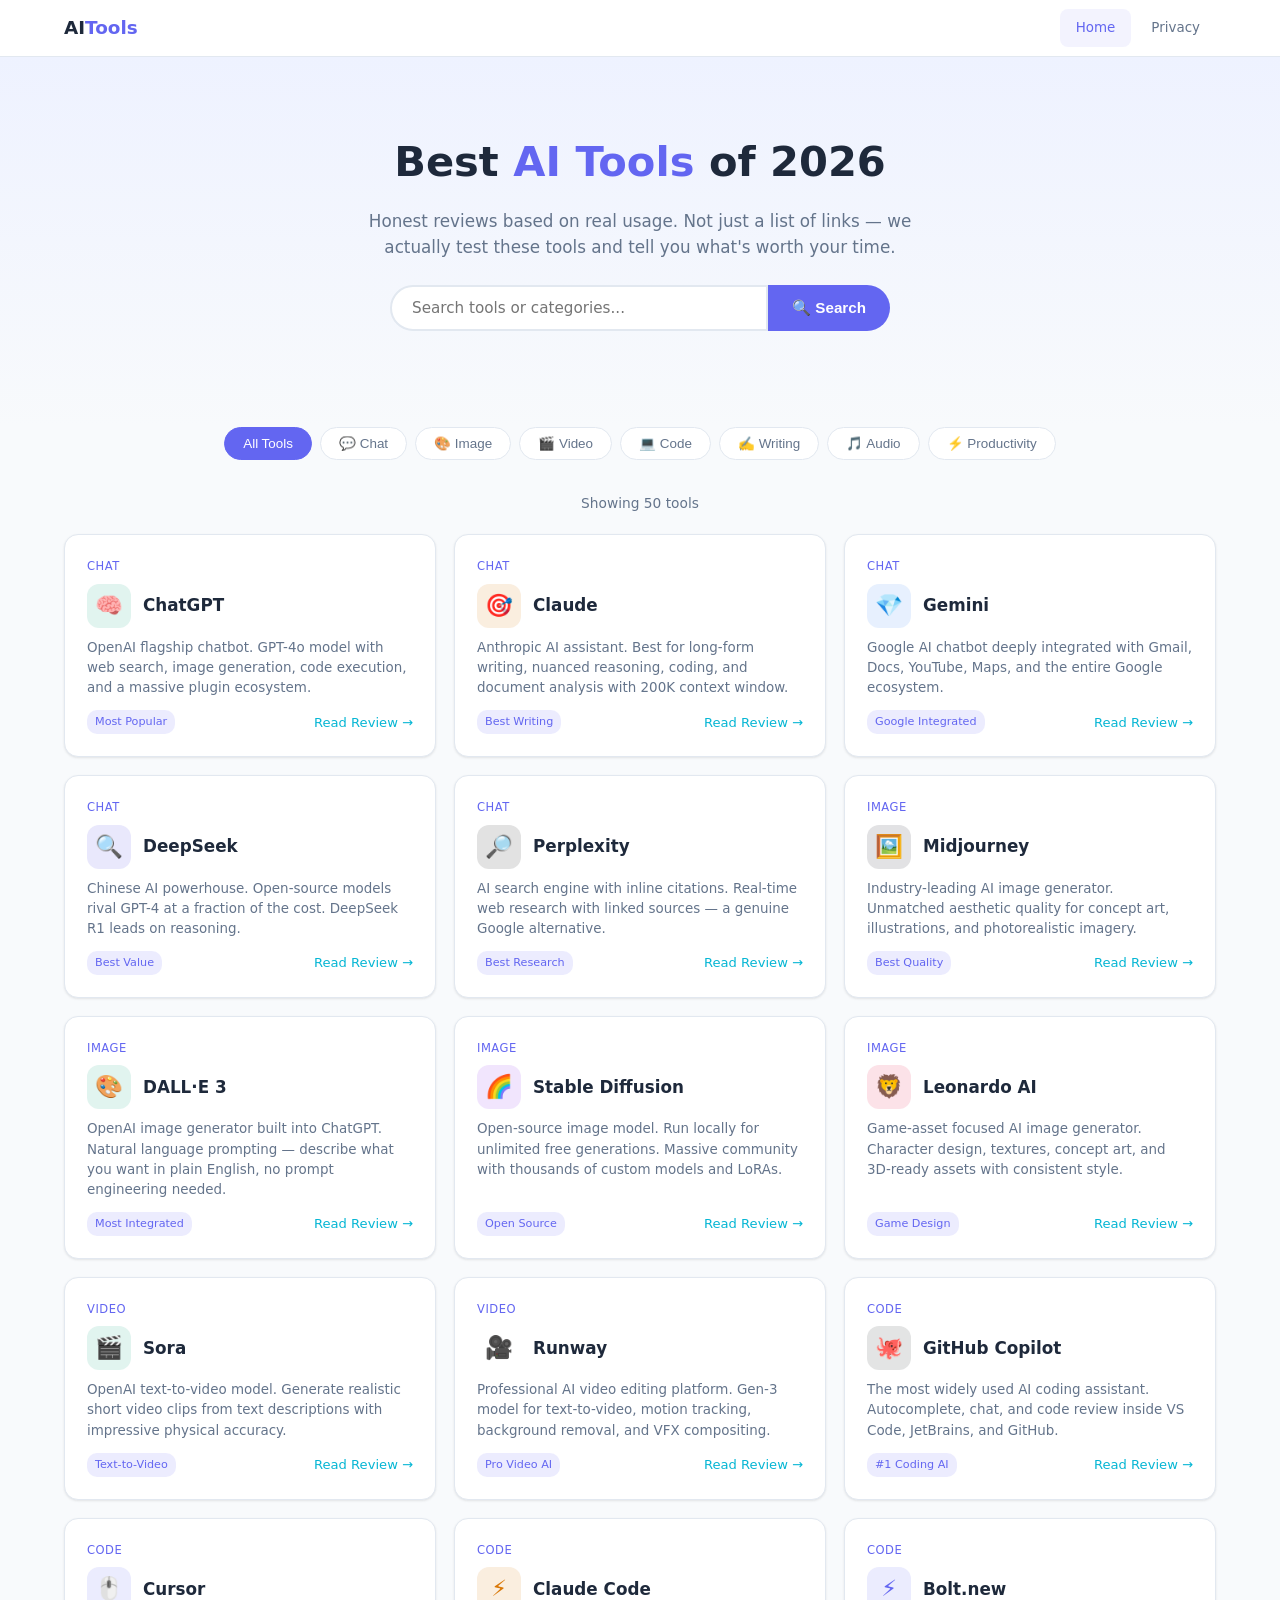
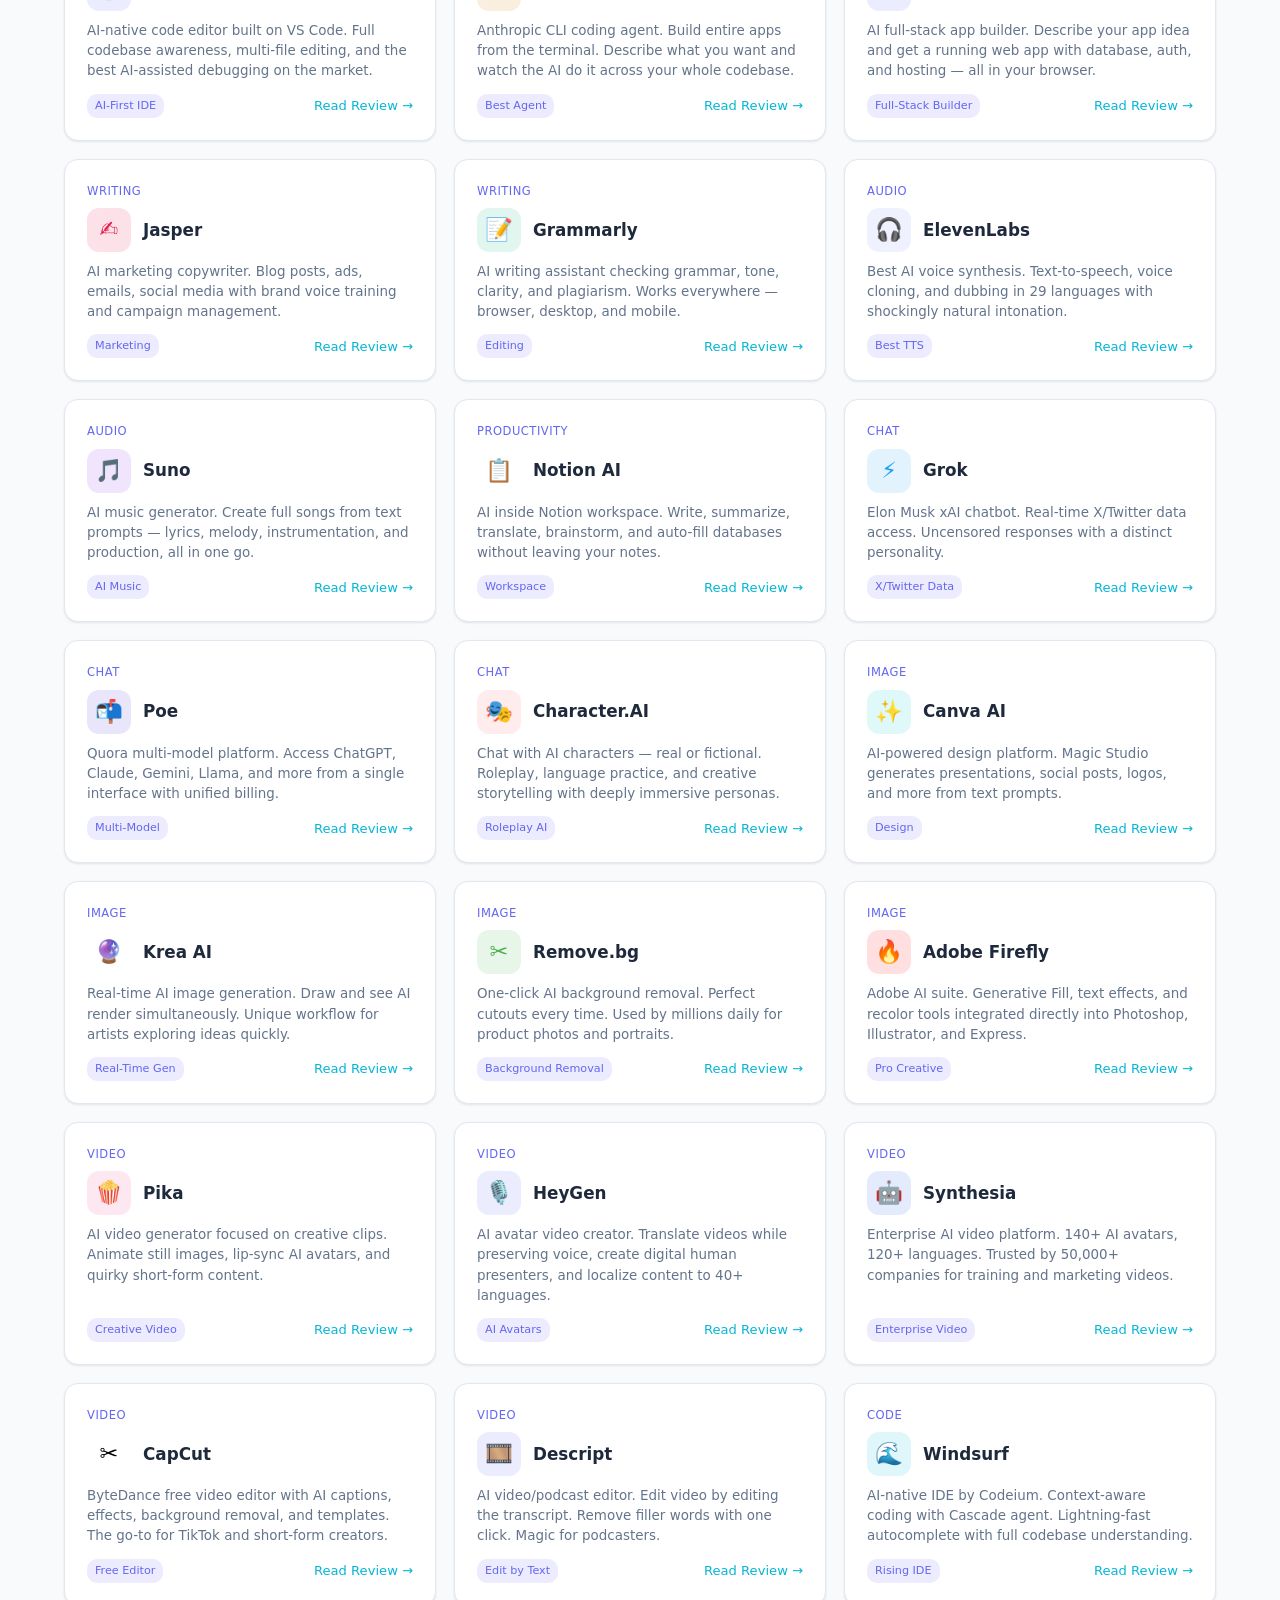
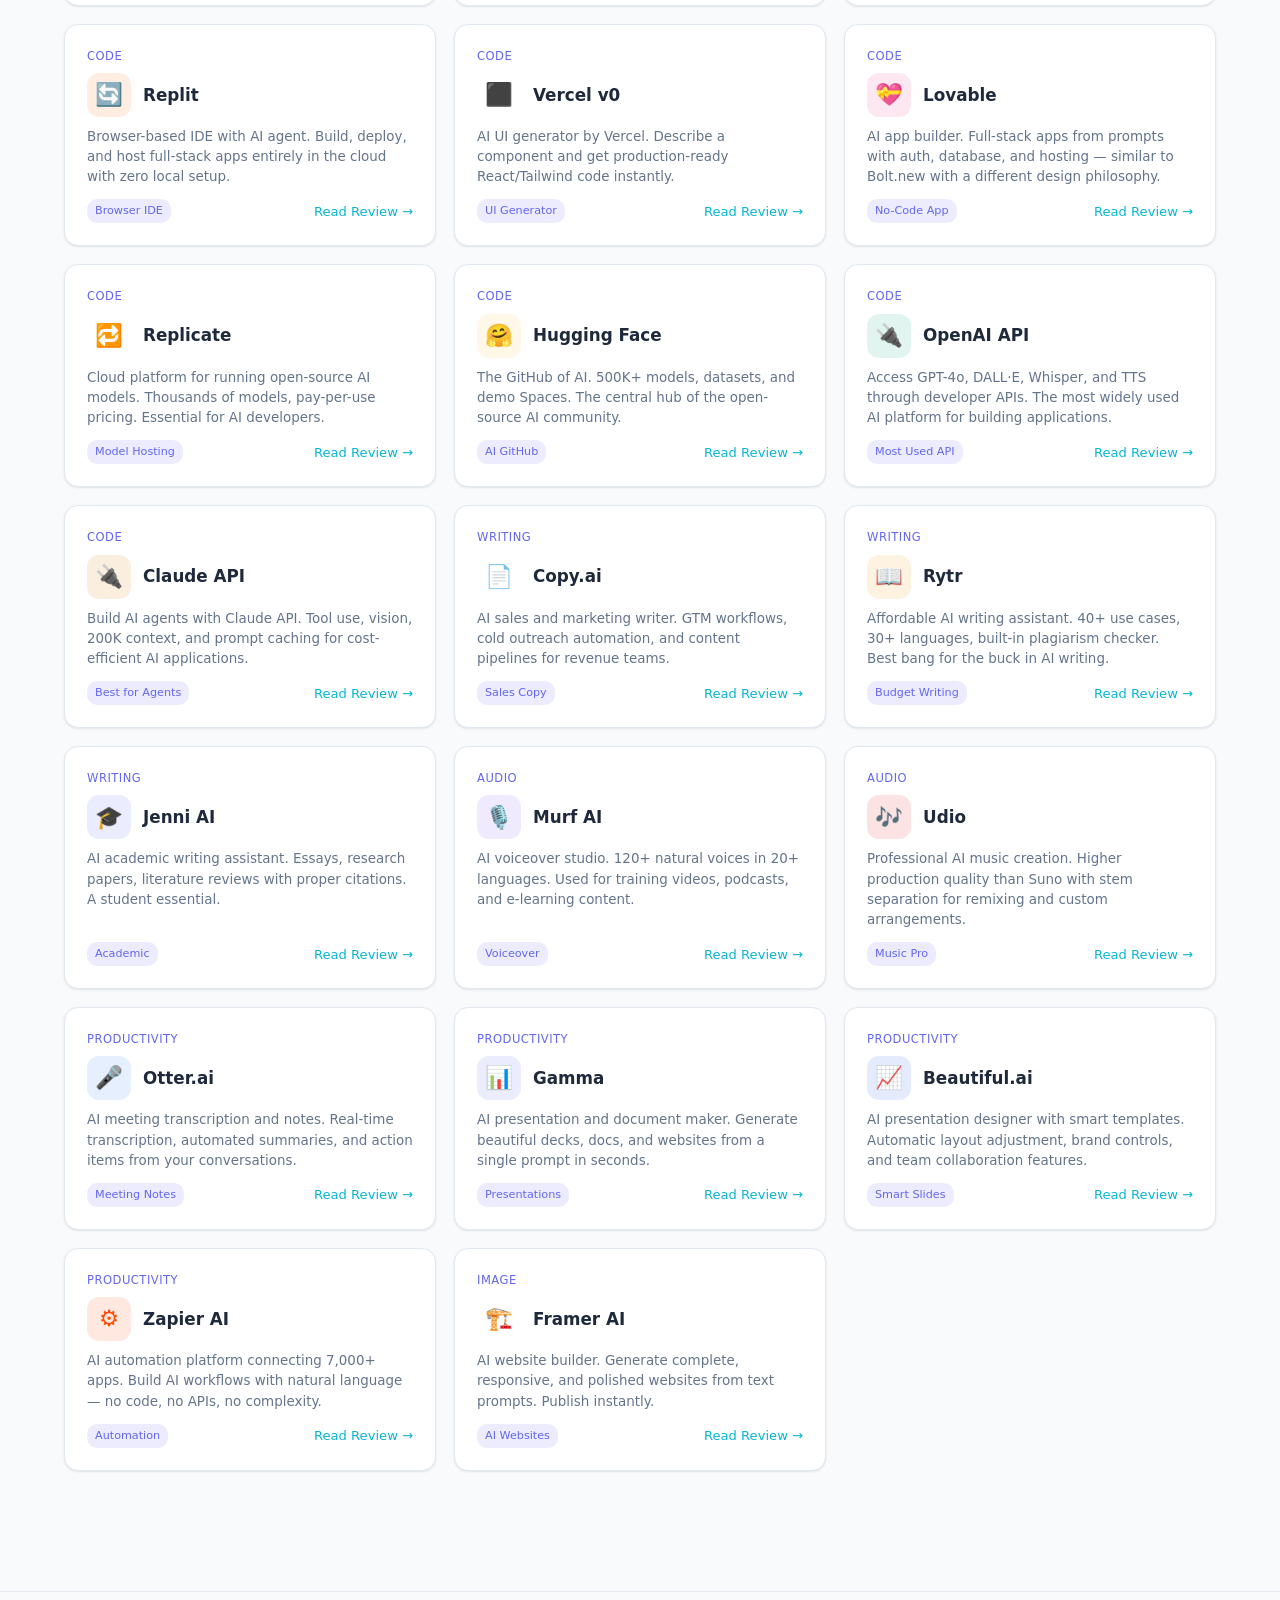
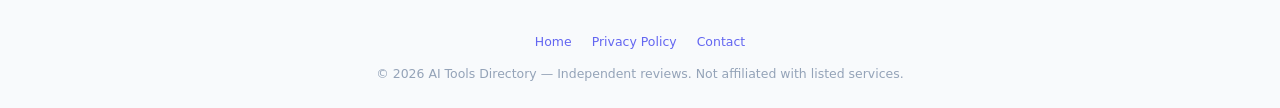
==== commit 9a153832: "移除AdSense广告代码" ====
--- a/index.html
+++ b/index.html
@@ -6,7 +6,6 @@
 <meta name="description" content="Best AI Tools 2026 — In-depth reviews, honest ratings, and side-by-side comparisons of 50+ AI tools for chat, image generation, coding, writing, and more.">
 <title>AI Tools Directory 2026 — Honest Reviews & Comparisons</title>
 <link rel="stylesheet" href="assets/css/style.css">
-<script async src="https://pagead2.googlesyndication.com/pagead/js/adsbygoogle.js?client=ca-pub-1129352689006503" crossorigin="anonymous"></script>
 <script async src="https://www.googletagmanager.com/gtag/js?id=G-TZRYH0QVHM"></script>
 <script>window.dataLayer=window.dataLayer||[];function gtag(){dataLayer.push(arguments);}gtag('js',new Date());gtag('config','G-TZRYH0QVHM');</script>
 </head>
--- a/assets/css/style.css
+++ b/assets/css/style.css
@@ -20,7 +20,7 @@
 nav{position:sticky;top:0;z-index:100;background:rgba(255,255,255,.95);border-bottom:1px solid var(--border);backdrop-filter:blur(10px)}
 nav .inner{max-width:1200px;margin:0 auto;padding:0 24px;display:flex;align-items:center;justify-content:space-between;height:56px}
 nav .logo{font-weight:700;font-size:1.15rem;color:var(--text)}
-nav .logo span{background:linear-gradient(135deg,var(--accent),var(--accent2));-webkit-background-clip:text;-webkit-text-fill-color:transparent}
+nav .logo span{color:var(--accent)}
 nav .nav-links{display:flex;gap:4px}
 nav .nav-links a{padding:8px 16px;font-size:.84rem;color:var(--text2);border-radius:8px;transition:.15s}
 nav .nav-links a:hover,nav .nav-links a.active{background:rgba(99,102,241,.08);color:var(--accent)}
@@ -28,7 +28,7 @@
 /* Hero */
 .hero{padding:72px 24px 60px;text-align:center;background:linear-gradient(180deg,#eef2ff 0%,#f8fafc 100%)}
 .hero h1{font-size:2.6rem;color:var(--text);margin-bottom:12px}
-.hero h1 span{background:linear-gradient(135deg,var(--accent),var(--accent2));-webkit-background-clip:text;-webkit-text-fill-color:transparent}
+.hero h1 span{color:var(--accent)}
 .hero p{color:var(--text2);font-size:1.05rem;max-width:550px;margin:0 auto 24px}
 .hero .count{color:var(--accent2);font-weight:600}
 
